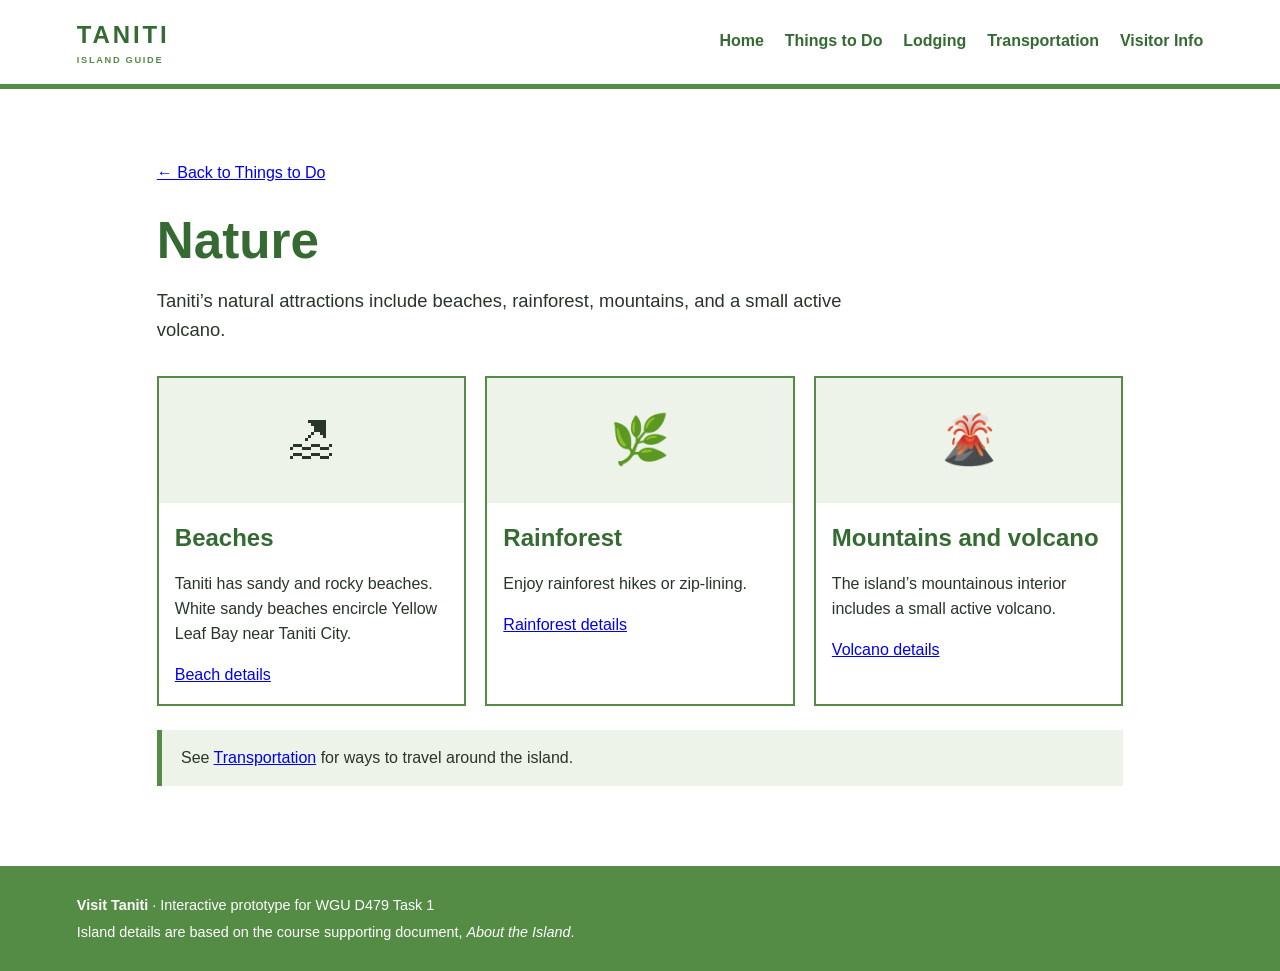
==== public/nature.html @ 7b3d41bb "adding public folder with all files" ====
<!doctype html><html lang="en"><head><meta charset="utf-8"><meta name="viewport" content="width=device-width, initial-scale=1"><title>Nature | Visit Taniti</title><link rel="stylesheet" href="styles.css"></head><body><a class="skip-link" href="#main">Skip to content</a><header class="site-header"><a class="brand" href="index.html">TANITI <span>ISLAND GUIDE</span></a><button class="menu-button" aria-expanded="false" aria-controls="site-nav">Menu</button><nav id="site-nav" aria-label="Main navigation"><a href="index.html">Home</a><a href="activities.html">Things to Do</a><a href="lodging.html">Lodging</a><a href="transportation.html">Transportation</a><a href="visitor-info.html">Visitor Info</a></nav></header><main id="main" class="section"><p><a href="activities.html">← Back to Things to Do</a></p><h1>Nature</h1><p class="lead">Taniti’s natural attractions include beaches, rainforest, mountains, and a small active volcano.</p><div class="grid"><article class="card"><div class="card-visual">🏖</div><div class="card-body"><h2>Beaches</h2><p>Taniti has sandy and rocky beaches. White sandy beaches encircle Yellow Leaf Bay near Taniti City.</p><a href="beaches.html">Beach details</a></div></article><article class="card"><div class="card-visual">🌿</div><div class="card-body"><h2>Rainforest</h2><p>Enjoy rainforest hikes or zip-lining.</p><a href="rainforest.html">Rainforest details</a></div></article><article class="card"><div class="card-visual">🌋</div><div class="card-body"><h2>Mountains and volcano</h2><p>The island’s mountainous interior includes a small active volcano.</p><a href="volcano.html">Volcano details</a></div></article></div><div class="notice">See <a href="transportation.html">Transportation</a> for ways to travel around the island.</div></main><footer><p><strong>Visit Taniti</strong> · Interactive prototype for WGU D479 Task 1</p><p>Island details are based on the course supporting document, <em>About the Island</em>.</p></footer><script src="app.js"></script></body></html>
---- public/styles.css ----
:root{--green:#548b45;--green-dark:#356b32;--green-light:#edf3e9;--ink:#283528;--white:#fff}*{box-sizing:border-box}html{scroll-behavior:smooth}body{margin:0;color:var(--ink);font-family:Arial,Helvetica,sans-serif;line-height:1.55;background:#fff}.skip-link{position:absolute;left:-999px}.skip-link:focus{left:1rem;top:1rem;z-index:10;background:#fff;padding:.5rem}.site-header{display:flex;align-items:center;justify-content:space-between;gap:1.5rem;padding:1rem 6%;background:var(--white);border-bottom:5px solid var(--green);position:sticky;top:0;z-index:5}.brand{font-size:1.5rem;font-weight:800;letter-spacing:.12em;color:var(--green-dark);text-decoration:none}.brand span{display:block;font-size:.58rem;letter-spacing:.18em;color:var(--green)}nav{display:flex;gap:1.3rem}nav a{font-weight:700;color:var(--green-dark);text-decoration:none}nav a:hover,nav a:focus,nav a.active{color:var(--green);text-decoration:underline}.menu-button{display:none;border:1px solid var(--green);background:#fff;padding:.5rem .75rem;border-radius:0;font-weight:bold;color:var(--green-dark)}main{min-height:75vh}.hero{padding:5rem 8%;color:#fff;background:var(--green);min-height:410px;display:flex;align-items:center}.hero-content{max-width:670px}.eyebrow{text-transform:uppercase;letter-spacing:.12em;font-size:.8rem;font-weight:700;color:#fff}.hero h1{font-size:clamp(2.5rem,6vw,4.8rem);line-height:1.05;margin:.3rem 0 1rem}.hero p{font-size:1.2rem;max-width:560px}.button{display:inline-block;margin-top:1rem;padding:.65rem 1rem;background:var(--green);color:#fff;border:2px solid var(--green);border-radius:0;text-decoration:none;font-weight:700;cursor:pointer}.button.secondary{background:#fff;color:var(--green-dark);border-color:var(--green)}.hero .button.secondary{border-color:#fff;color:#fff;background:transparent;margin-left:.5rem}.section{max-width:1120px;margin:auto;padding:3.5rem 6%}.section.alt{max-width:none;background:var(--green-light);padding-left:max(6%,calc((100% - 1120px)/2 + 6%));padding-right:max(6%,calc((100% - 1120px)/2 + 6%))}.section h1{font-size:clamp(2rem,4vw,3.2rem);margin:0 0 .4rem;color:var(--green-dark)}.lead{font-size:1.15rem;max-width:700px;margin:0 0 2rem}.grid{display:grid;grid-template-columns:repeat(3,1fr);gap:1.2rem}.grid.two{grid-template-columns:repeat(2,1fr)}.card{background:#fff;border:2px solid var(--green);border-radius:0;overflow:hidden;box-shadow:none}.card-visual{height:125px;background:var(--green-light);display:grid;place-items:center;font-size:3rem}.card:nth-child(n) .card-visual{background:var(--green-light)}.card-body{padding:1rem}.card h2,.card h3{margin:0 0 .4rem;color:var(--green-dark)}.card .button{margin-top:.4rem;font-size:.92rem}.quick-links{margin-top:0}.quick-links .card{padding:1rem;text-align:center}.quick-links a{color:var(--green-dark);font-weight:bold;text-decoration:none}.quick-links span{display:block;font-size:2rem;color:var(--green)}.notice{border-left:5px solid var(--green);background:var(--green-light);padding:1rem 1.2rem;margin:1.5rem 0}.comparison{width:100%;border-collapse:collapse;background:#fff;box-shadow:none}.comparison th,.comparison td{padding:1rem;text-align:left;border:1px solid var(--green)}.comparison th{background:var(--green);color:#fff}.comparison tr:last-child td{border:1px solid var(--green)}.info-list{display:grid;grid-template-columns:repeat(2,1fr);gap:1rem}.info-list details{background:#fff;border:2px solid var(--green);border-radius:0;padding:1rem}.info-list summary{font-weight:700;cursor:pointer;color:var(--green-dark)}.detail{max-width:800px}.back{color:var(--green-dark);font-weight:700}.detail-visual{height:180px;border-radius:0;background:var(--green-light);display:grid;place-items:center;font-size:4rem;margin:1.5rem 0;border:2px solid var(--green)}.detail ul{padding-left:1.2rem}footer{padding:1.5rem 6%;background:var(--green);color:#fff;font-size:.9rem}footer p{margin:.25rem 0}@media(max-width:760px){.site-header{flex-wrap:wrap}.menu-button{display:block}nav{display:none;width:100%;flex-direction:column;padding:.5rem 0}nav.open{display:flex}.grid,.grid.two,.info-list{grid-template-columns:1fr}.hero{padding:3.5rem 6%;min-height:350px}.hero .button.secondary{margin-left:0}.section{padding:3rem 6%}.comparison{font-size:.86rem}.comparison th,.comparison td{padding:.6rem}}
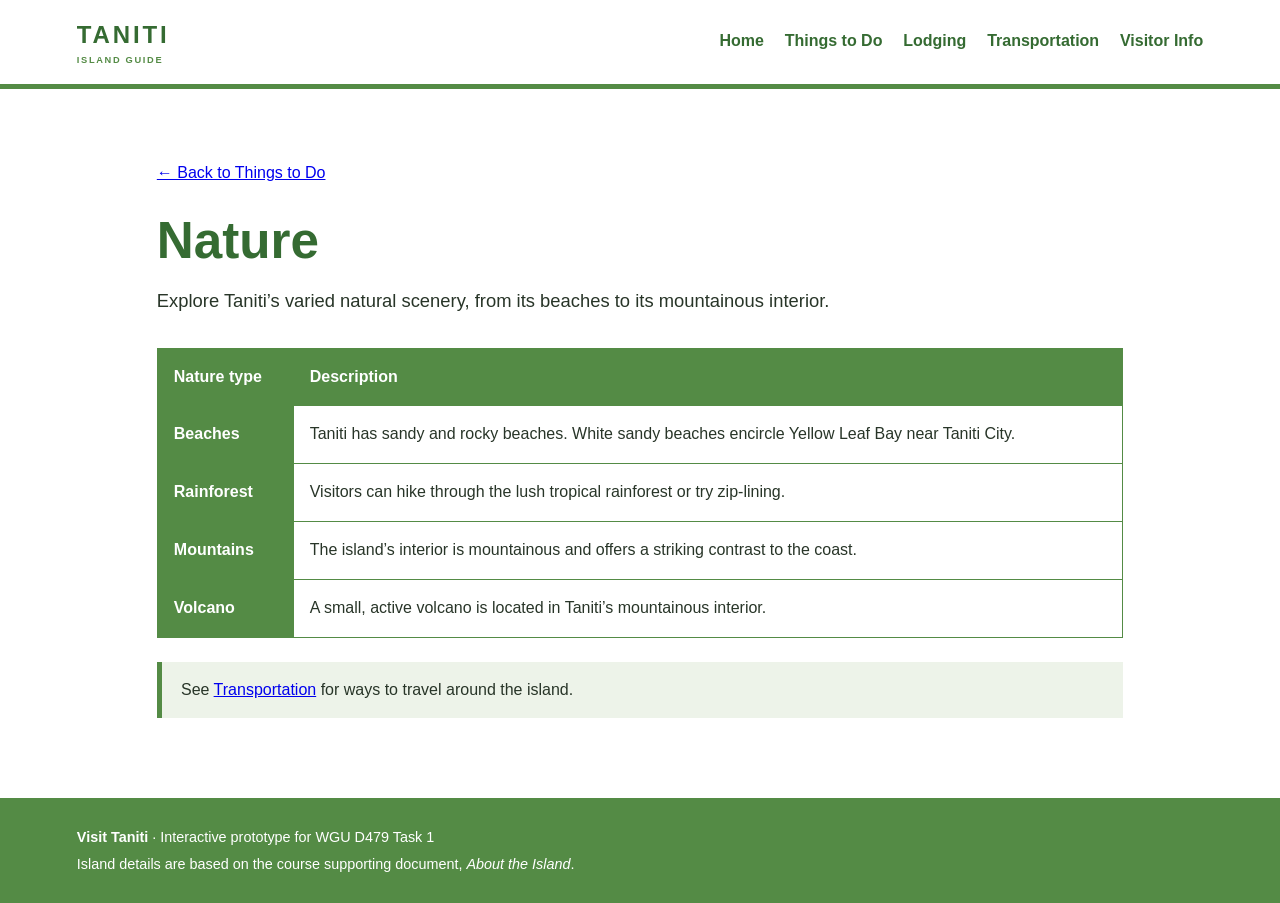
==== commit ae271cd4: "Consolidate nature attraction pages" ====
--- a/public/nature.html
+++ b/public/nature.html
@@ -1 +1,36 @@
-<!doctype html><html lang="en"><head><meta charset="utf-8"><meta name="viewport" content="width=device-width, initial-scale=1"><title>Nature | Visit Taniti</title><link rel="stylesheet" href="styles.css"></head><body><a class="skip-link" href="#main">Skip to content</a><header class="site-header"><a class="brand" href="index.html">TANITI <span>ISLAND GUIDE</span></a><button class="menu-button" aria-expanded="false" aria-controls="site-nav">Menu</button><nav id="site-nav" aria-label="Main navigation"><a href="index.html">Home</a><a href="activities.html">Things to Do</a><a href="lodging.html">Lodging</a><a href="transportation.html">Transportation</a><a href="visitor-info.html">Visitor Info</a></nav></header><main id="main" class="section"><p><a href="activities.html">← Back to Things to Do</a></p><h1>Nature</h1><p class="lead">Taniti’s natural attractions include beaches, rainforest, mountains, and a small active volcano.</p><div class="grid"><article class="card"><div class="card-visual">🏖</div><div class="card-body"><h2>Beaches</h2><p>Taniti has sandy and rocky beaches. White sandy beaches encircle Yellow Leaf Bay near Taniti City.</p><a href="beaches.html">Beach details</a></div></article><article class="card"><div class="card-visual">🌿</div><div class="card-body"><h2>Rainforest</h2><p>Enjoy rainforest hikes or zip-lining.</p><a href="rainforest.html">Rainforest details</a></div></article><article class="card"><div class="card-visual">🌋</div><div class="card-body"><h2>Mountains and volcano</h2><p>The island’s mountainous interior includes a small active volcano.</p><a href="volcano.html">Volcano details</a></div></article></div><div class="notice">See <a href="transportation.html">Transportation</a> for ways to travel around the island.</div></main><footer><p><strong>Visit Taniti</strong> · Interactive prototype for WGU D479 Task 1</p><p>Island details are based on the course supporting document, <em>About the Island</em>.</p></footer><script src="app.js"></script></body></html>
+<!doctype html>
+<html lang="en">
+<head>
+  <meta charset="utf-8">
+  <meta name="viewport" content="width=device-width, initial-scale=1">
+  <title>Nature | Visit Taniti</title>
+  <link rel="stylesheet" href="styles.css">
+</head>
+<body>
+  <a class="skip-link" href="#main">Skip to content</a>
+  <header class="site-header">
+    <a class="brand" href="index.html">TANITI <span>ISLAND GUIDE</span></a>
+    <button class="menu-button" aria-expanded="false" aria-controls="site-nav">Menu</button>
+    <nav id="site-nav" aria-label="Main navigation">
+      <a href="index.html">Home</a><a href="activities.html">Things to Do</a><a href="lodging.html">Lodging</a><a href="transportation.html">Transportation</a><a href="visitor-info.html">Visitor Info</a>
+    </nav>
+  </header>
+  <main id="main" class="section">
+    <p><a href="activities.html">← Back to Things to Do</a></p>
+    <h1>Nature</h1>
+    <p class="lead">Explore Taniti’s varied natural scenery, from its beaches to its mountainous interior.</p>
+    <table class="comparison">
+      <thead><tr><th scope="col">Nature type</th><th scope="col">Description</th></tr></thead>
+      <tbody>
+        <tr><th scope="row">Beaches</th><td>Taniti has sandy and rocky beaches. White sandy beaches encircle Yellow Leaf Bay near Taniti City.</td></tr>
+        <tr><th scope="row">Rainforest</th><td>Visitors can hike through the lush tropical rainforest or try zip-lining.</td></tr>
+        <tr><th scope="row">Mountains</th><td>The island’s interior is mountainous and offers a striking contrast to the coast.</td></tr>
+        <tr><th scope="row">Volcano</th><td>A small, active volcano is located in Taniti’s mountainous interior.</td></tr>
+      </tbody>
+    </table>
+    <div class="notice">See <a href="transportation.html">Transportation</a> for ways to travel around the island.</div>
+  </main>
+  <footer><p><strong>Visit Taniti</strong> · Interactive prototype for WGU D479 Task 1</p><p>Island details are based on the course supporting document, <em>About the Island</em>.</p></footer>
+  <script src="app.js"></script>
+</body>
+</html>
